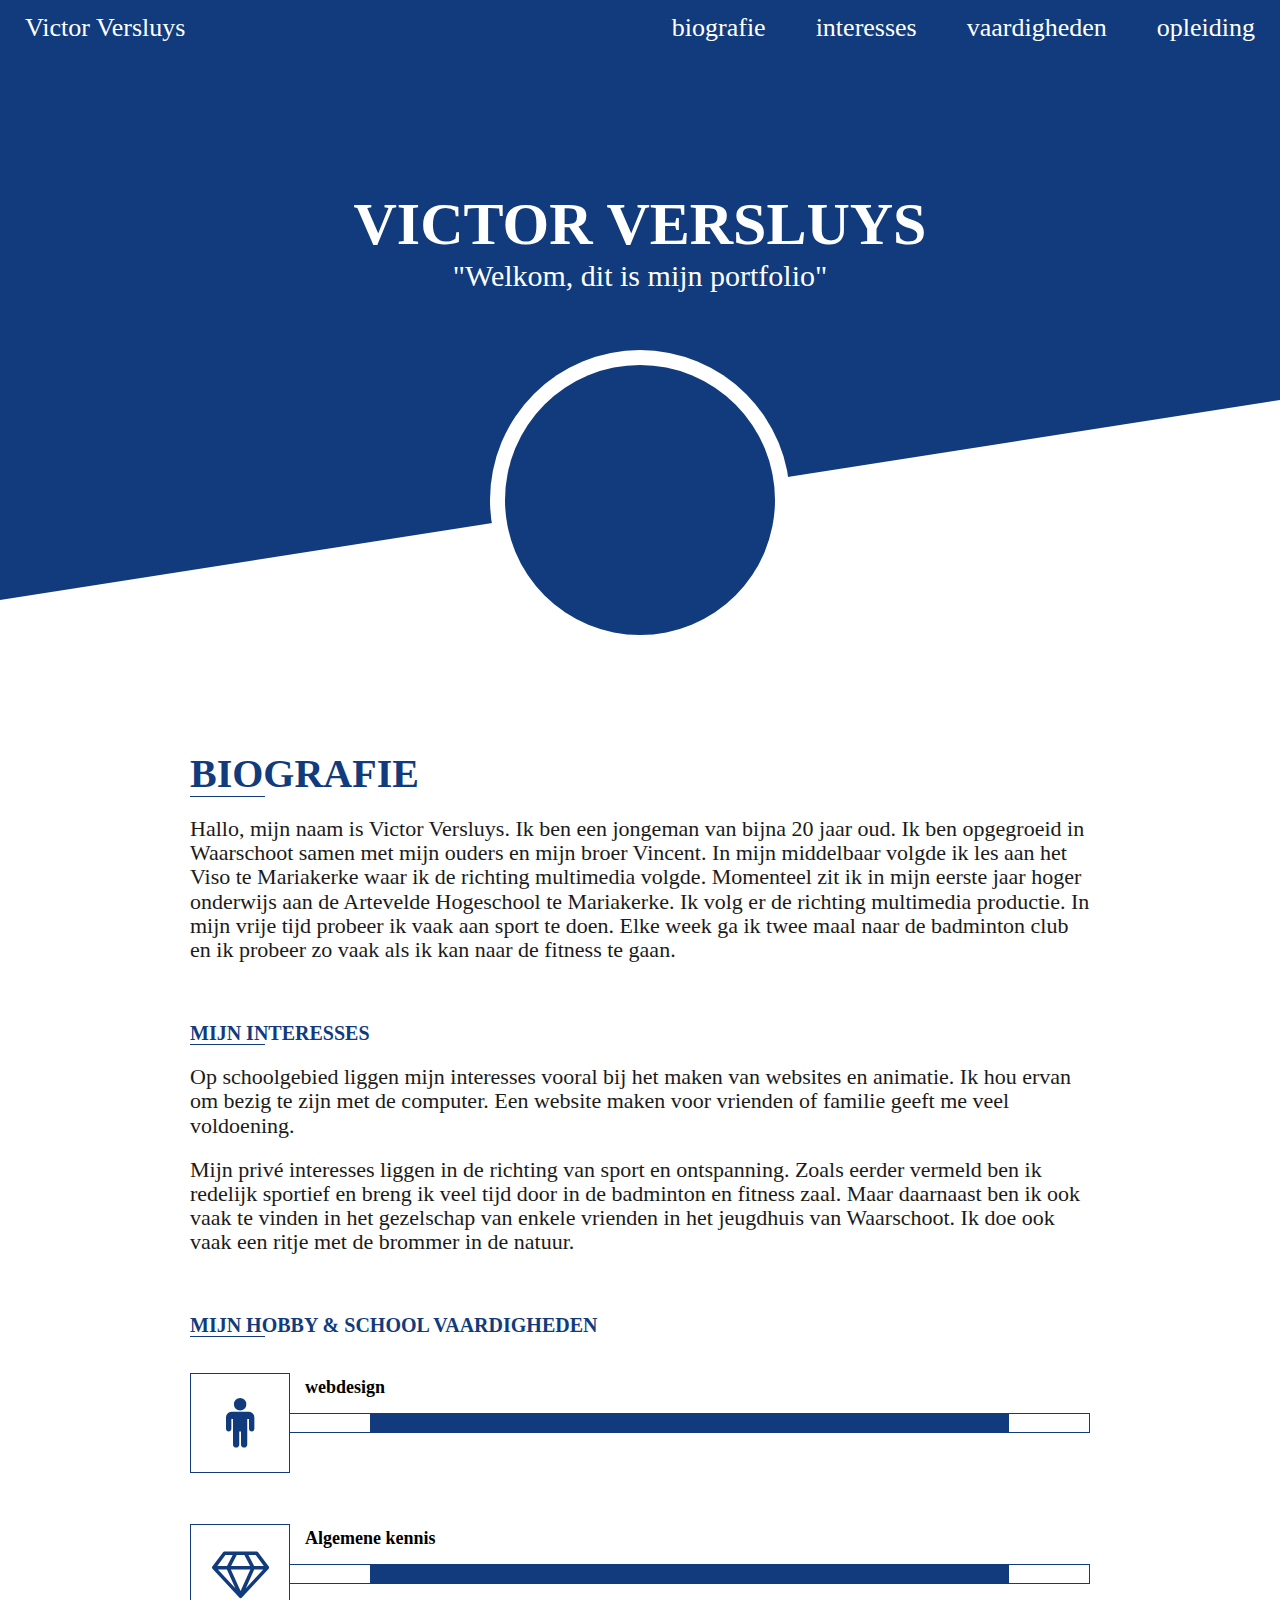
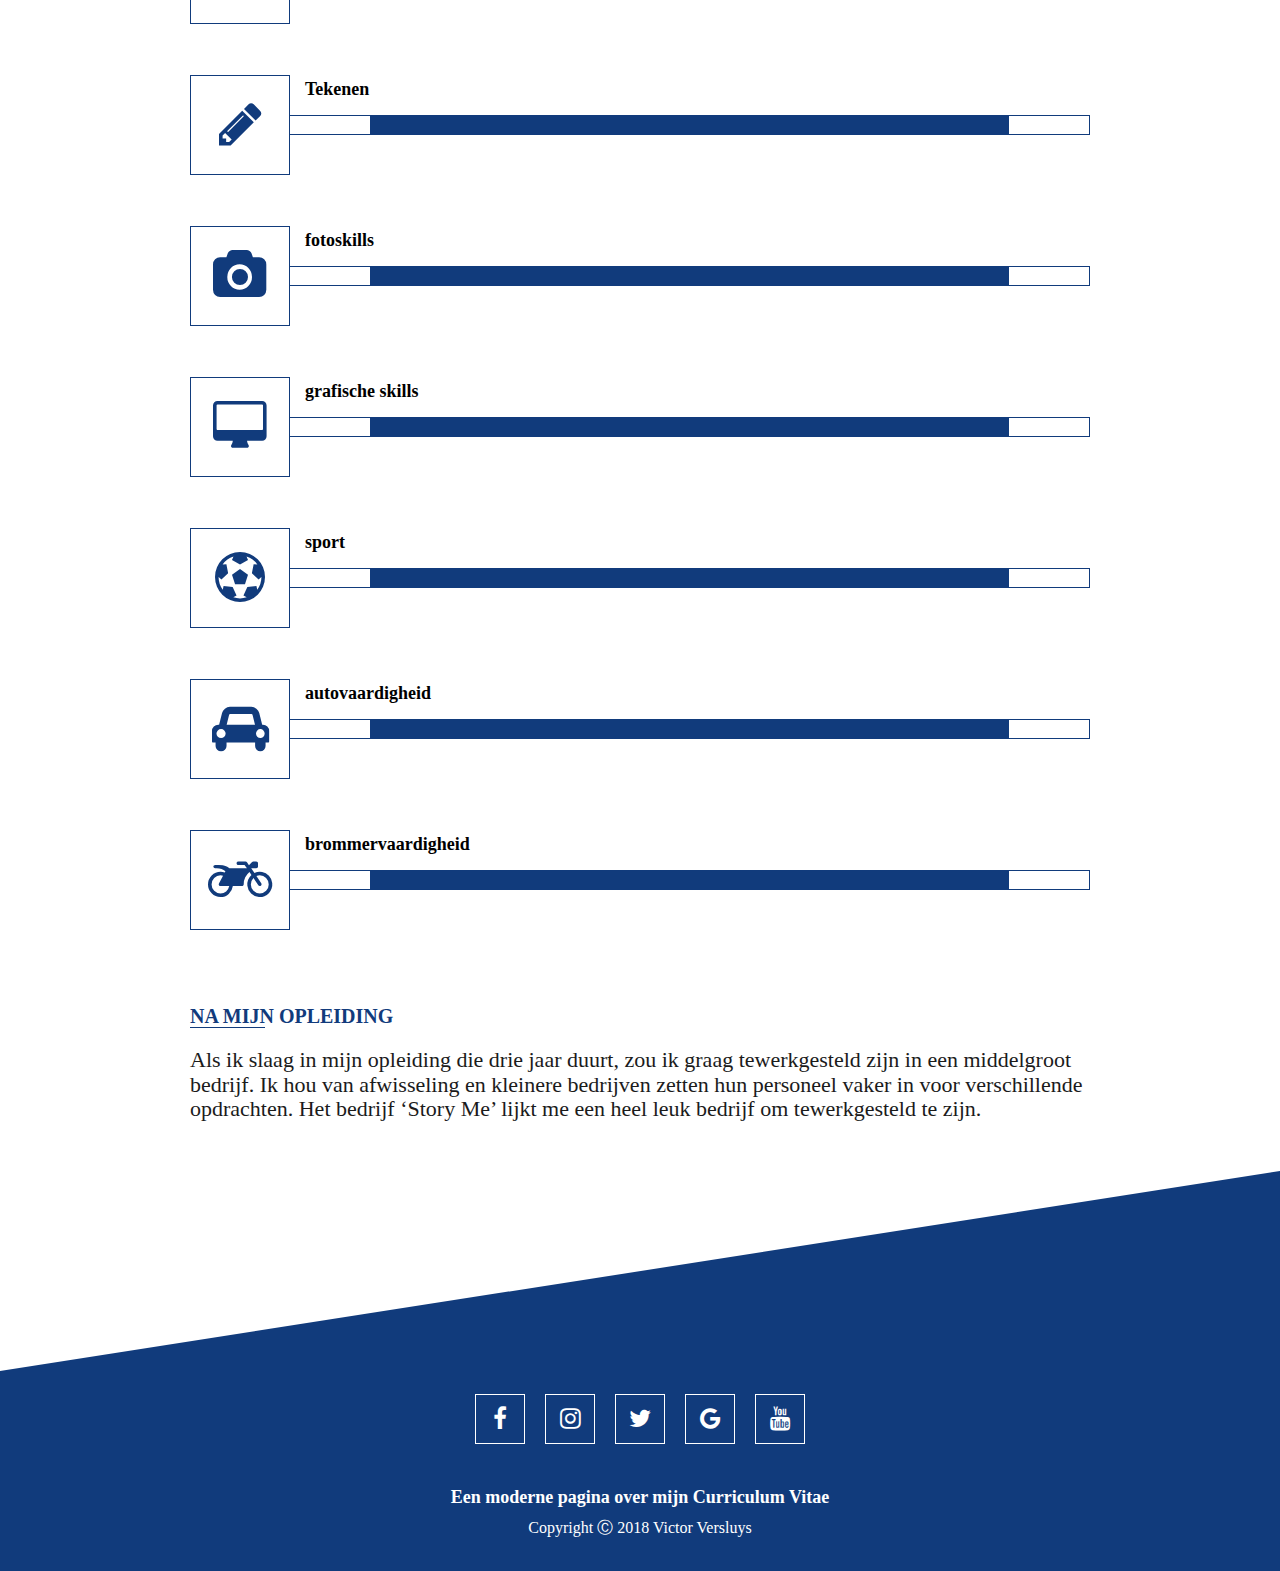
==== cv/index.html @ af1612a6 "aanpassing skill-bar" ====
<!DOCTYPE html>
<html id="bar-style" lang="en">
  <head>
    <title>Mijn CV</title>
    <link rel="icon" type="image/ico" href="img/favicon.ico">
    <meta charset="UTF-8">
    <meta name="viewport" content="width=device-width, initial-scale=1.0">
    <meta http-equiv="X-UA-Compatible" content="ie=edge">
    <link href="https://fortawesome.github.io/Font-Awesome/assets/font-awesome/css/font-awesome.css" rel="stylesheet">
    <link rel="stylesheet" href="https://cdnjs.cloudflare.com/ajax/libs/font-awesome/4.7.0/css/font-awesome.min.css">
    <script src="https://ajax.googleapis.com/ajax/libs/jquery/3.2.0/jquery.min.js"></script>
    <link rel="stylesheet" href="css/reset.css" type="text/css">
    <link rel="stylesheet" href="css/main.css" type="text/css">
    <title>Document</title>
  </head>
  <body>
    <header>
      <nav>
        <ul>
          <li>Victor Versluys</li>
          <li><a href="#opl">opleiding</a></li>
          <li><a href="#var">vaardigheden</a></li>
          <li><a href="#int">interesses</a></li>
          <li><a href="#bio">biografie</a></li>
        </ul>
      </nav>
      <h1>Victor Versluys</h1>
      <p>"Welkom, dit is mijn portfolio"</p>
      <svg class="header-svg" xmlns="http://www.w3.org/2000/svg" viewBox="0 0 100 100" preserveAspectRatio="none">
        <polygon fill="white" points="0,100 100,0 100,100"/>
      </svg>
    </header>
    <main>
      <div class="profile-box">
        <div class="profile"></div>
      </div>
      <section id="bio" class="wrapper-1">
        <h2>Biografie</h2>
        <p>
          Hallo, mijn naam is Victor Versluys. Ik ben een jongeman van bijna 20 jaar oud. Ik ben opgegroeid in Waarschoot samen met mijn ouders en mijn broer Vincent. In mijn middelbaar volgde ik les aan het Viso te Mariakerke waar ik de richting multimedia volgde. Momenteel zit ik in mijn eerste jaar hoger onderwijs aan de Artevelde Hogeschool te Mariakerke. Ik volg er de richting multimedia productie. In mijn vrije tijd probeer ik vaak aan sport te doen. Elke week ga ik twee maal naar de badminton club en ik probeer zo vaak als ik kan naar de fitness te gaan.
        </p>
        <h3 id="int">Mijn interesses</h3>
        <p>
          Op schoolgebied liggen mijn interesses vooral bij het maken van websites en animatie. Ik hou ervan om bezig te zijn met de computer. Een website maken voor vrienden of familie geeft me veel voldoening.
        </p>
        <p>
          Mijn privé interesses liggen in de richting van sport en ontspanning. Zoals eerder vermeld ben ik redelijk sportief en breng ik veel tijd door in de badminton en fitness zaal. Maar daarnaast ben ik ook vaak te vinden in het gezelschap van enkele vrienden in het jeugdhuis van Waarschoot. Ik doe ook vaak een ritje met de brommer in de natuur.
        </p>
        <h3 id="var">Mijn hobby &amp; school vaardigheden</h3>
        <h4>webdesign</h4>
        <div class="bar-box box-one">
          <div class="ico-box">
            <p><i class="fa fa-male"></i></p>
          </div>
          <div class="bar">
            <div class="fill"></div>
          </div>
        </div>
        <h4>Algemene kennis</h4>
        <div class="bar-box box-two">
          <div class="ico-box">
            <p><i class="fa fa-diamond"></i></p>
          </div>
          <div class="bar">
            <div class="fill"></div>
          </div>
        </div>
        <h4>Tekenen</h4>
        <div class="bar-box box-three">
          <div class="ico-box">
            <p><i class="fa fa-pencil"></i></p>
          </div>
          <div class="bar">
            <div class="fill"></div>
          </div>
        </div>
        <h4>fotoskills</h4>
        <div class="bar-box box-three">
          <div class="ico-box">
            <p><i class="fa fa-camera"></i></p>
          </div>
          <div class="bar">
            <div class="fill"></div>
          </div>
        </div>
        <h4>grafische skills</h4>
        <div class="bar-box box-three">
          <div class="ico-box">
            <p><i class="fa fa-desktop"></i></p>
          </div>
          <div class="bar">
            <div class="fill"></div>
          </div>
        </div>
        <h4>sport</h4>
        <div class="bar-box box-three">
          <div class="ico-box">
            <p><i class="fa fa-soccer-ball-o"></i></p>
          </div>
          <div class="bar">
            <div class="fill"></div>
          </div>
        </div>
        <h4>autovaardigheid</h4>
        <div class="bar-box box-three">
          <div class="ico-box">
            <p><i class="fa fa-car"></i></p>
          </div>
          <div class="bar">
            <div class="fill"></div>
          </div>
        </div>
        <h4>brommervaardigheid</h4>
        <div class="bar-box box-three">
          <div class="ico-box">
            <p><i class="fa fa-motorcycle"></i></p>
          </div>
          <div class="bar">
            <div class="fill"></div>
          </div>
        </div>
        <h3 id="opl">Na mijn opleiding</h3>
        <p>
          Als ik slaag in mijn opleiding die drie jaar duurt, zou ik graag tewerkgesteld zijn in een middelgroot bedrijf. Ik hou van afwisseling en kleinere bedrijven zetten hun personeel vaker in voor verschillende opdrachten. Het bedrijf ‘Story Me’ lijkt me een heel leuk bedrijf om tewerkgesteld te zijn.
        </p>
      </section>
    </main>
    <footer>
      <svg class="footer-svg" xmlns="http://www.w3.org/2000/svg" viewBox="0 0 100 100" preserveAspectRatio="none">
        <polygon fill="white" points="0,100 0,0 100,0 100"/>
      </svg>
      <div>
        <div>
          <p><i class="fa fa-facebook"></i></p>
        </div>
        <div>
          <p><i class="fa fa-instagram"></i></p>
        </div>
        <div>
          <p><i class="fa fa-twitter"></i></p>
        </div>
        <div>
          <p><i class="fa fa-google"></i></p>
        </div>
        <div>
          <p><i class="fa fa-youtube"></i></p>
        </div>
      </div>
      <h3>Een moderne pagina over mijn Curriculum Vitae</h3>
      <p>Copyright &#x24B8; 2018 Victor Versluys</p>
    </footer>
    <a href="#" class="scrolltotop"><i class="fa fa-chevron-up"></i></a>
    <script src="js/script.js"></script>
  </body>
</html>
---- cv/css/main.css ----
/* standaard */

*{
  margin: 0 auto;
  padding: 0;
}

html{
    background: rgb(17, 59, 124);
}

body{
    background: white;
}

/* scrollbar */
#bar-style::-webkit-scrollbar-track{
    width: 14px;
    border-left: 1px solid rgb(17, 59, 124);
}

#bar-style::-webkit-scrollbar{
    width: 15px;
    background-color: white;
}

#bar-style::-webkit-scrollbar-thumb{
    width: 15px;
    background-color: rgb(27, 27, 27);
}

@font-face{
    src: url('../fonts/trench/trench.ttf');
    font-family: 'trench';
}

@font-face{
    src: url('../fonts/neou/neou-bold.ttf');
    font-family: 'neou';
}

@font-face{
    src: url('../fonts/futura/futura light bt.ttf');
    font-family: 'futura';
}

header {
    position: relative;
    height: 600px;
    background-color: rgb(17, 59, 124);
}

.header-svg {
    position: absolute;
    bottom: 0;
    width: 100%;
    height: 200px;
    /* set height to pixels if you want angle to change with screen width */
}

nav {
    width: 100%;
    height: auto;
    font-size: 26px;
    color: white;
    font-family: 'trench';
    background-color: rgb(17, 59, 124);
    position: fixed;
    z-index: 999;
}

nav ul{
    margin: 0;
    padding: 0;
}

nav ul li{
    display: inline;
    float: right;
    padding: 15px 25px 15px 25px;
    line-height: 1em;
    list-style-type: none;
}

nav ul li:first-child{
    float: left;
}

nav ul li a {
    text-decoration: none;
    color: white;
    padding: 0;
    margin: 0;
}

nav ul li a:hover{
    color: rgb(86, 143, 230);
}

header h1{
    color: white;
    font-size: 60px;
    text-align: center;
    top: 190px;
    position: relative;
    font-family: 'trench';
    font-weight: bold;
    text-transform: uppercase;
}

header p{
    position: relative;
    text-align: center;
    font-family: 'trench';
    top: 190px;
    color: white;
    font-size: 30px;
}

main{
    height: auto;
    background: white;
}

.profile-box{
    width: 300px;
    height: 300px;
    background-color: white;
    margin: 0 auto;
    border-radius: 50%;
    position: relative;
    margin-top: -150px;
    top: -100px;
    overflow: hidden;
  }

.profile-box .profile{
    width: 90%;
    height: 90%;
    top: 5%;
    right: 5%;
    position: absolute;
    border-radius: 50%;
    background-color: rgb(17, 59, 124);
    background-image: url('../img/profiel.jpg');
    background-size: contain;
}

.wrapper-1{
    height: auto;
    width: 100%;
    max-width: 900px;
    margin: 0 auto;
}

.wrapper-1 h2, .wrapper-1 h3{
    font-family: 'neou';
    font-size: 40px;
    color: rgb(17, 59, 124);
    text-transform: uppercase;
    position: relative;
    /*padding-left: 10px;*/
}

.wrapper-1 h2:before, .wrapper-1 h3:before{
    content: "";
    position: absolute;
    width: 75px;
    height: 2px;
    bottom: 0;
    border-bottom: 1px solid rgb(17, 59, 124);
}

.wrapper-1 h2{
    padding-top: 60px;
    margin-top: -60px;
}

.wrapper-1 h3{
    font-size: 20px;
    padding-top: 60px;
}

.wrapper-1 p{
    color: rgb(27, 27, 27);
    padding-top: 20px;
    font-size: 22px;
    line-height: 1.1;
    font-family: 'futura';
}

.wrapper-1 h4{
    font-size: 18px;
    display: inline-block;
    font-family: 'neou';
    margin-left: 115px;
    position: relative;
    top: 40px;
}

.bar-box{
    width: 100%;
    height: 100px;
    margin: 15px 0;
}

.bar-box .ico-box{
    height: 98px;
    width: 98px;
    border: 1px solid rgb(17, 59, 124);
    background: white;
    float: left;
    position: relative;
    transition: all 0.3s;
}

.bar-box .ico-box p{
    padding: 0;
    margin: 0;
    text-align: center;
    position: absolute;
    top: 50%;
    left: 50%;
    transform: translate(-50%, -50%);
    font-size: 50px;
}

.bar-box .ico-box p i{
    color: rgb(17, 59, 124);
    transition: all 0.3s;
}

.bar-box .bar{
    float: left;
    background: pink;
    background: white;
    height: 18px;
    width: calc(100% - 101px);
    border: 1px solid rgb(17, 59, 124);
    border-left: none;
    margin-top: 40px;
    transition: all 0.3s;
}

.bar-box .bar .fill{
    background: rgb(17, 59, 124);
    width: 80%;
    height: 100%;
    transition: all 0.3s;
}

footer{
    height: 400px;
    background-color: rgb(17, 59, 124);
    position: relative;
    margin-top: 50px;
}

.footer-svg {
    position: absolute;
    top: 0;
    width: 100%;
    height: 200px;
    /* set height to pixels if you want angle to change with screen width */
}

footer > div{
    width: 350px;
    height: 56px;
    margin: 0 auto 0;
    top: 220px;
    position: relative;
    overflow: hidden;
    text-align: center;
    display: flex;
    justify-content: space-around;
    align-items: center;
}

footer > div div{
    height: 48px;
    width: 48px;
    float: left;
    border: 1px solid white;
    position: relative;
    transition: all 0.3s;
}

footer > div div p{
    font-size: 24px;
    margin: 0;
    padding: 0;
    position: absolute;
    top: 50%;
    left: 50%;
    transform: translate(-50%, -50%);
}

footer > div div p i{
    color: white;
    transition: all 0.3s;
    transition: all 0.3s;
}

footer > div div:hover{
    transition: all 0.3s;
    transform: scale(1.1);
    border: 1px solid rgb(86, 143, 230);
}

footer > div div:hover p i{
    transition: all 0.3s;
    color: rgb(86, 143, 230);
}

footer h3{
    color: white;
    font-size: 18px;
    text-align: center;
    position: relative;
    font-family: 'neou';
    top: 260px;
}

footer > p{
    color: white;
    position: relative;
    text-align: center;
    top: 270px;
}

/* ga naar 'top of page' knop */

.scrolltotop{
    width: 48px; 
    height: 48px; 
    text-align: center; 
    text-decoration: none;
    position: fixed;
    bottom: 75px;
    right: 75px;
    display: none;
    z-index: 999;
    font-size: 30px;
    background: rgb(17, 59, 124);
    transition: all 0.3s;
}

.scrolltotop i{
    transition: all 0.3s;
    color: rgb(5, 33, 75);
    color: white;
    position: absolute;
    top: 50%;
    left: 50%;
    transform: translate(-50%, -60%);
    padding: 0;
    margin: 0;
}

.scrolltotop:hover{
    transition: all 0.3s;
    transform: scale(1.1);
}

@media screen and (max-width: 900px) {
    .wrapper-1 h2, .wrapper-1 h3{
        padding-left: 30px;
    }

    .wrapper-1 h2:before, .wrapper-1 h3:before{
        left: 30px;
    }

    .wrapper-1 p{
        padding-left: 30px;
        padding-right: 60px;
    }
}

@media screen and (max-width: 700px) {
    nav ul li{
        padding: 5px 10px;
    }

    .scrolltotop{
        bottom: 25px;
        right: 25px;
    }
}

@media screen and (max-width: 600px) {
    header h1{
        font-size: 50px;
        top: 140px;
    }

    header p{
        font-size: 26px;
        top: 140px;
    }

    nav{
        font-size: 3.2vw;
    }
}

@media screen and (max-width: 450px) {
    nav{
        font-size: 3.4vw;
    }

    header h1{
        font-size: 45px;
    }

    header p{
        font-size: 22px;
        top: 150px;
    }

    .profile-box{
        height: 250px;
        width: 250px;
        top: -80px;
    }

    .wrapper-1 h2, .wrapper-1 h3{
        padding-left: 20px;
    }

    .wrapper-1 h2:before, .wrapper-1 h3:before{
        left: 20px;
    }

    .wrapper-1 p{
        padding-left: 20px;
        padding-right: 20px;
    }

    footer > div{
        transform: scale(0.9);
    }

    .scrolltotop{
        transform: scale(0.8);
        bottom: 15px;
        right: 15px;
    }
}
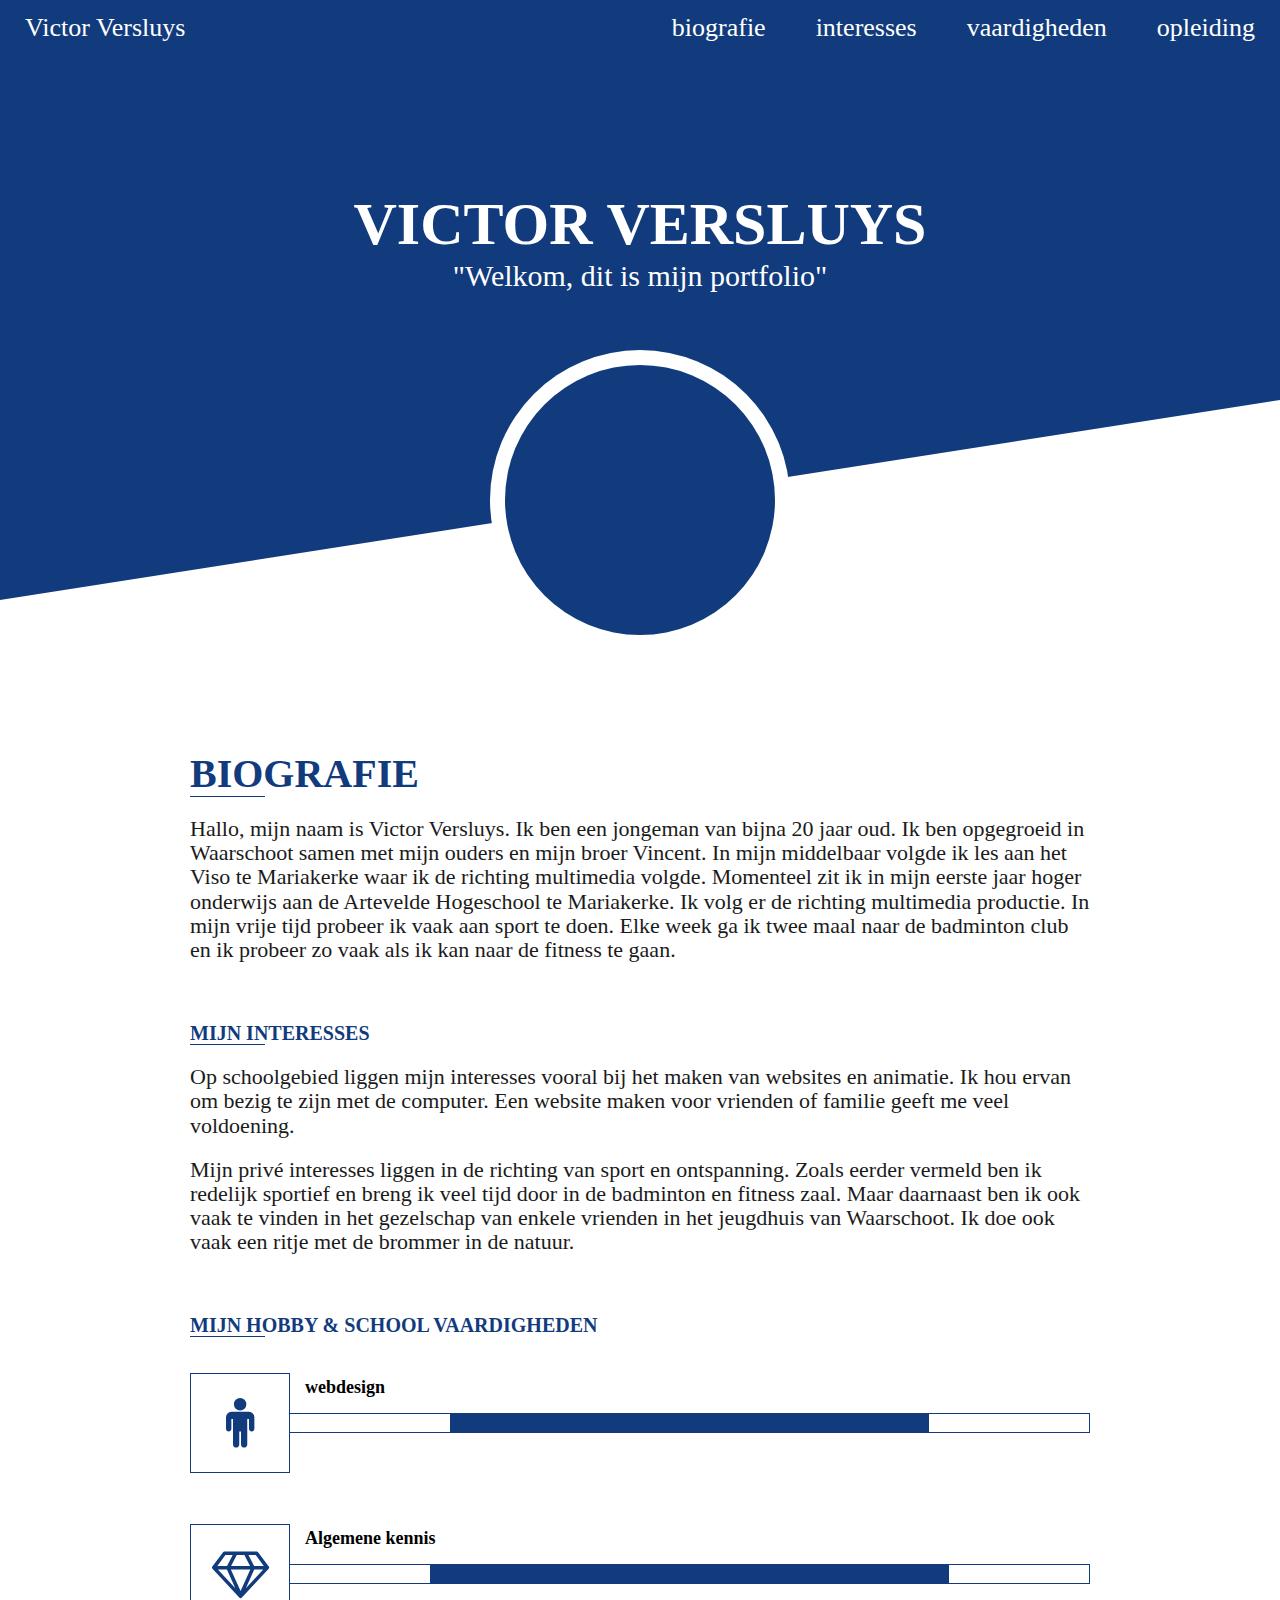
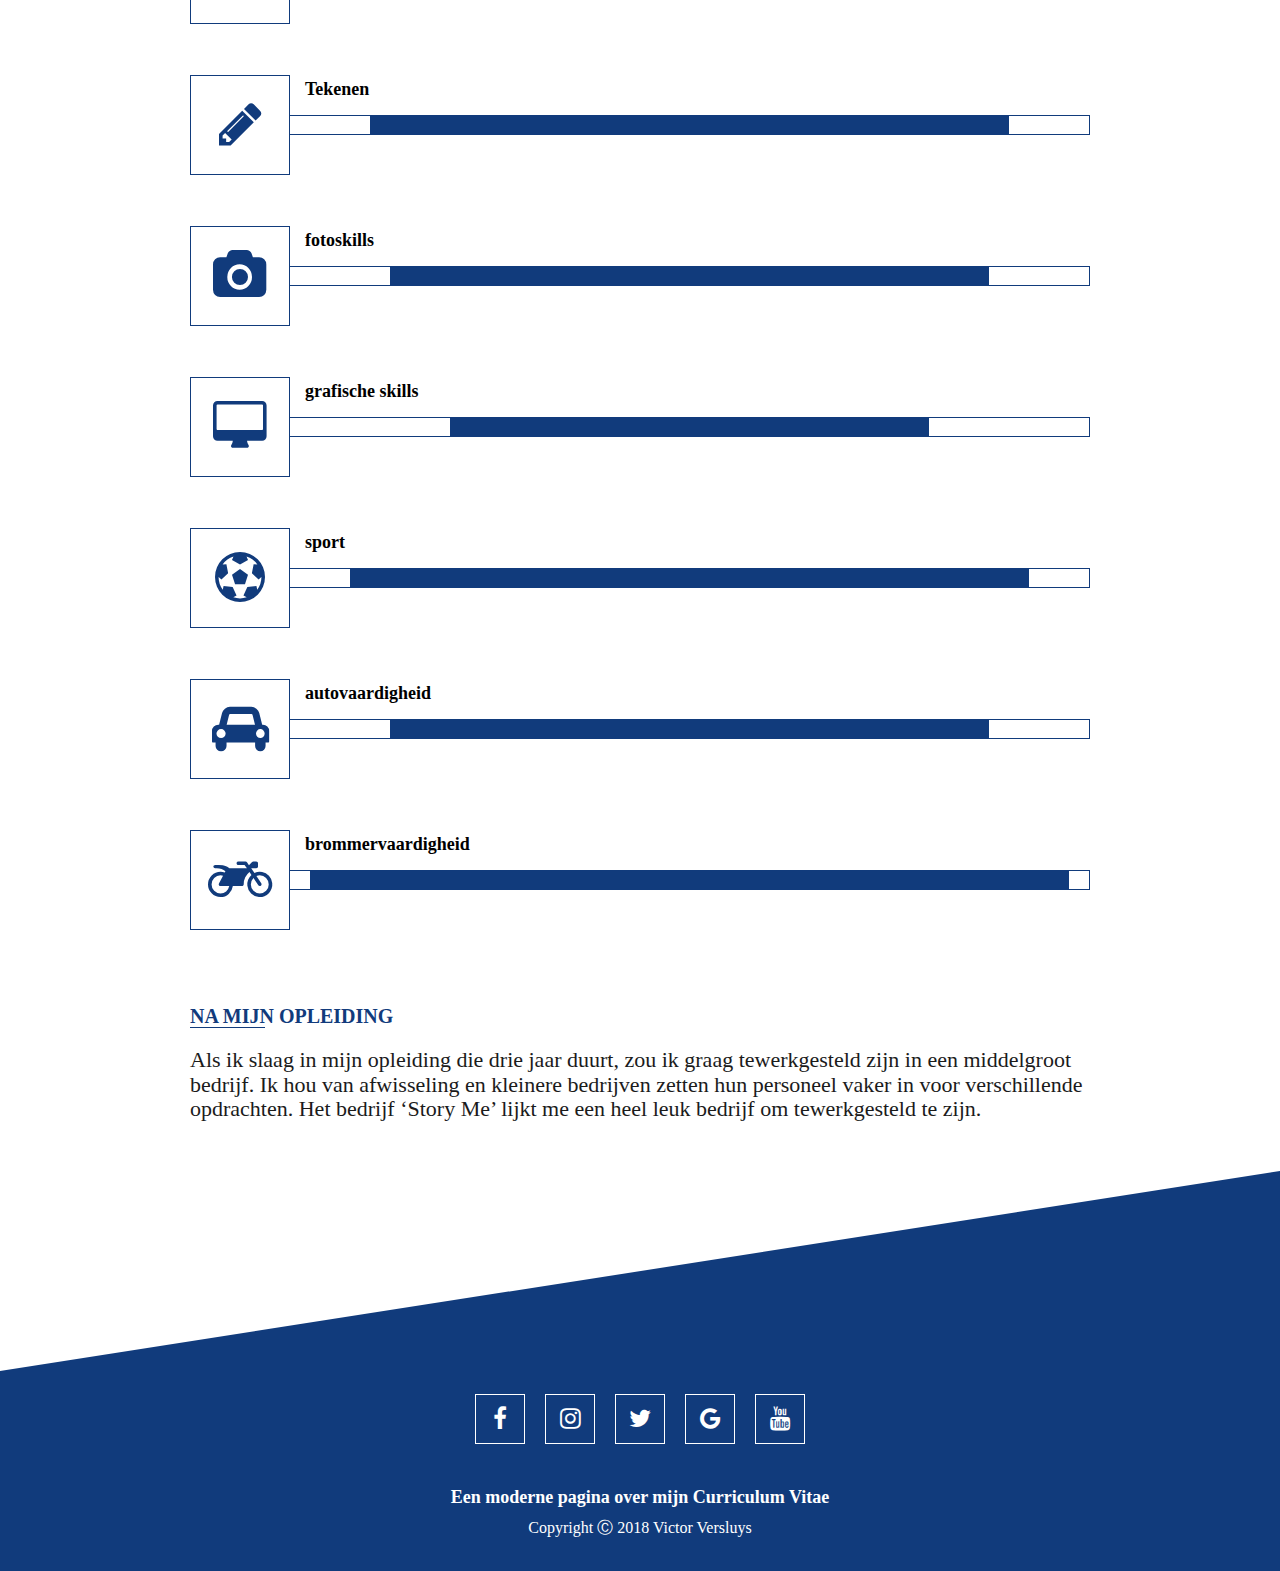
==== commit db3783fe: "extra laatste aanpassing bar fill" ====
--- a/cv/index.html
+++ b/cv/index.html
@@ -75,7 +75,7 @@
           </div>
         </div>
         <h4>fotoskills</h4>
-        <div class="bar-box box-three">
+        <div class="bar-box box-four">
           <div class="ico-box">
             <p><i class="fa fa-camera"></i></p>
           </div>
@@ -84,7 +84,7 @@
           </div>
         </div>
         <h4>grafische skills</h4>
-        <div class="bar-box box-three">
+        <div class="bar-box box-five">
           <div class="ico-box">
             <p><i class="fa fa-desktop"></i></p>
           </div>
@@ -93,7 +93,7 @@
           </div>
         </div>
         <h4>sport</h4>
-        <div class="bar-box box-three">
+        <div class="bar-box box-six">
           <div class="ico-box">
             <p><i class="fa fa-soccer-ball-o"></i></p>
           </div>
@@ -102,7 +102,7 @@
           </div>
         </div>
         <h4>autovaardigheid</h4>
-        <div class="bar-box box-three">
+        <div class="bar-box box-seven">
           <div class="ico-box">
             <p><i class="fa fa-car"></i></p>
           </div>
@@ -111,7 +111,7 @@
           </div>
         </div>
         <h4>brommervaardigheid</h4>
-        <div class="bar-box box-three">
+        <div class="bar-box box-eight">
           <div class="ico-box">
             <p><i class="fa fa-motorcycle"></i></p>
           </div>
--- a/cv/css/main.css
+++ b/cv/css/main.css
@@ -244,9 +244,41 @@
 
 .bar-box .bar .fill{
     background: rgb(17, 59, 124);
+    width: 0%;
+    height: 100%;
+    transition: all 0.3s;
+}
+
+.box-one .bar .fill{
+    width: 60%;
+}
+
+.box-two .bar .fill{
+    width: 65%;
+}
+
+.box-three .bar .fill{
     width: 80%;
-    height: 100%;
-    transition: all 0.3s;
+}
+
+.box-four .bar .fill{
+    width: 75%;
+}
+
+.box-five .bar .fill{
+    width: 60%;
+}
+
+.box-six .bar .fill{
+    width: 85%;
+}
+
+.box-seven .bar .fill{
+    width: 75%;
+}
+
+.box-eight .bar .fill{
+    width: 95%;
 }
 
 footer{
@@ -337,8 +369,8 @@
     text-align: center; 
     text-decoration: none;
     position: fixed;
-    bottom: 75px;
-    right: 75px;
+    bottom: 25px;
+    right: 25px;
     display: none;
     z-index: 999;
     font-size: 30px;
@@ -363,6 +395,33 @@
     transform: scale(1.1);
 }
 
+@media screen and (max-width: 950px) { 
+    .bar-box{
+        width: 90%;
+        height: 70px;
+        margin: 15px 0;
+        margin-left: 5%;
+    }
+
+    .bar-box .ico-box{
+        height: 70px;
+        width: 70px;
+    }
+
+    .bar-box .ico-box p{
+        font-size: 28px;
+    }
+
+    .bar-box .bar{
+        height: 8px;
+        margin-top: 30px;
+    }
+
+    .wrapper-1 h4{
+        margin-left: 125px;
+    }
+}
+
 @media screen and (max-width: 900px) {
     .wrapper-1 h2, .wrapper-1 h3{
         padding-left: 30px;
@@ -378,14 +437,19 @@
     }
 }
 
+@media screen and (max-width: 900px){
+    nav{
+        font-size: 2.6vw;
+    }
+}
+
 @media screen and (max-width: 700px) {
     nav ul li{
         padding: 5px 10px;
     }
 
-    .scrolltotop{
-        bottom: 25px;
-        right: 25px;
+    nav{
+        font-size: 3vw;
     }
 }
 
@@ -401,13 +465,13 @@
     }
 
     nav{
-        font-size: 3.2vw;
+        font-size: 3vw;
     }
 }
 
 @media screen and (max-width: 450px) {
     nav{
-        font-size: 3.4vw;
+        font-size: 2.8vw;
     }
 
     header h1{
@@ -447,4 +511,9 @@
         bottom: 15px;
         right: 15px;
     }
+
+    .wrapper-1 h4{
+        margin-left: 100px;
+        font-size: 14px;
+    }
 }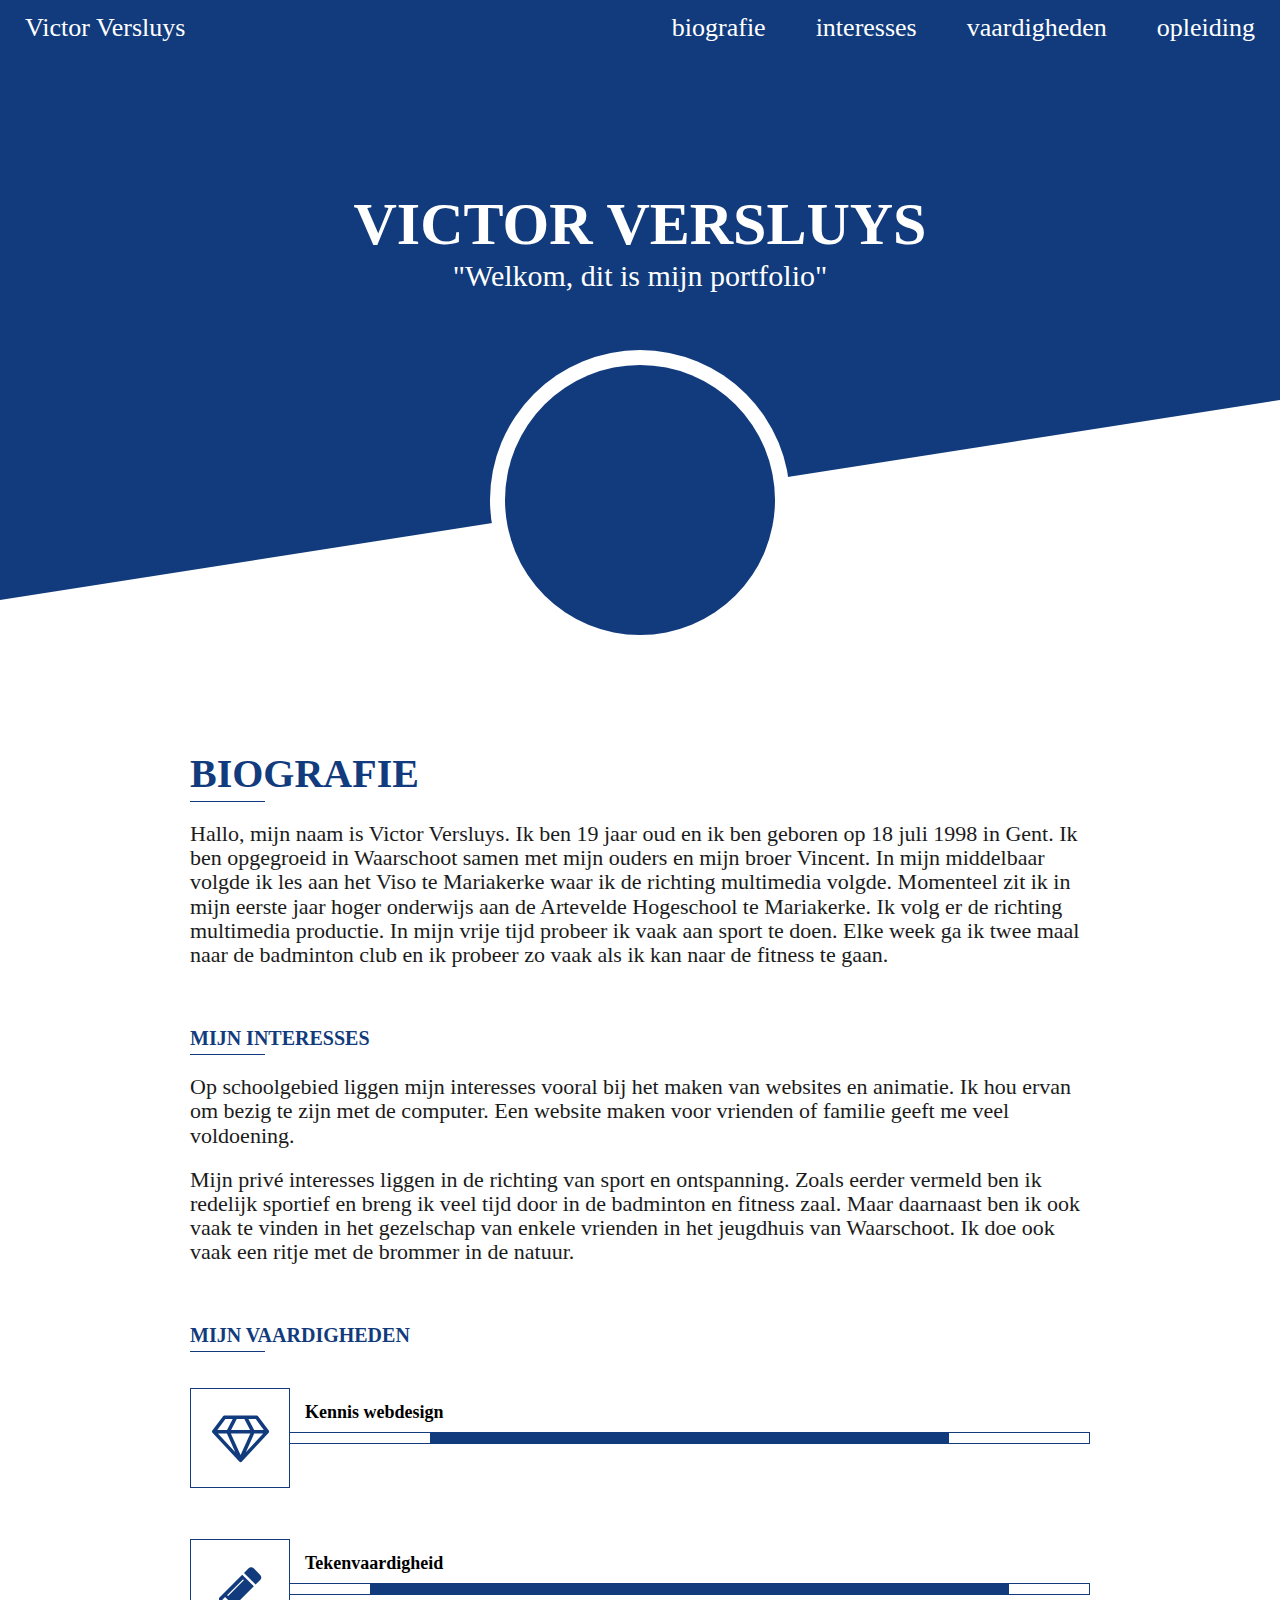
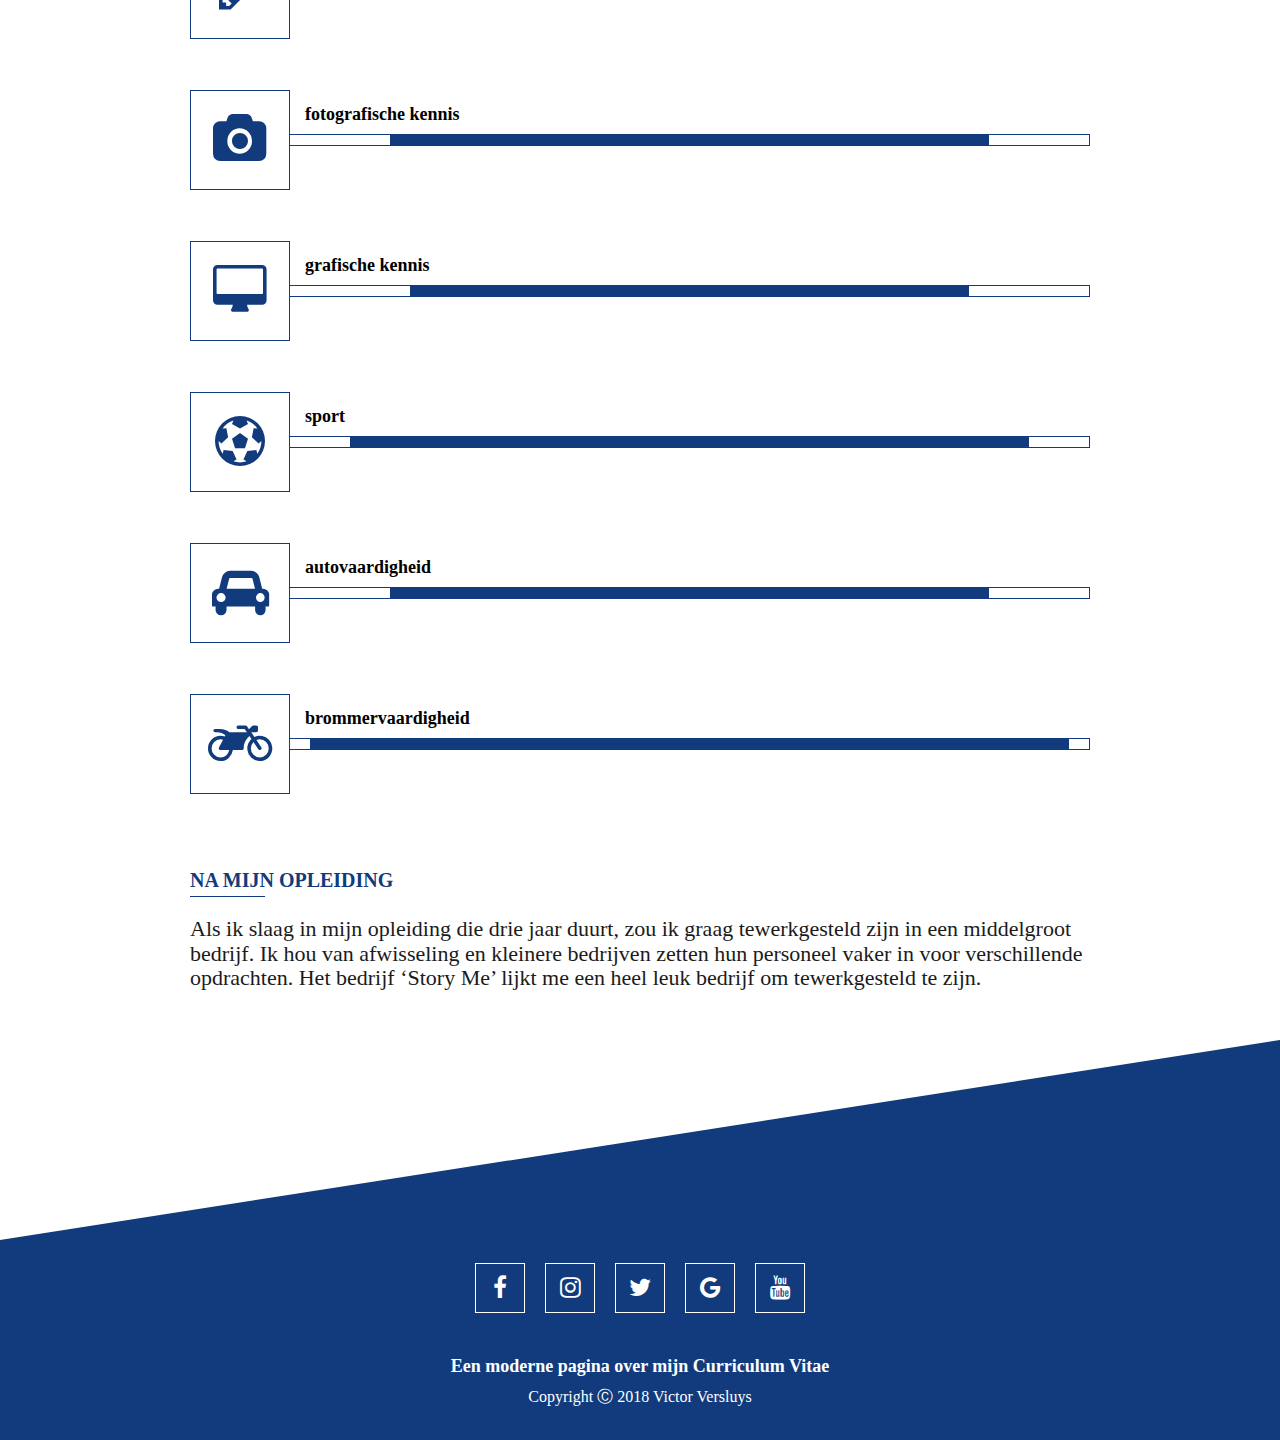
==== commit 2f40be29: "aanpassing text / hover / responsive" ====
--- a/cv/index.html
+++ b/cv/index.html
@@ -37,7 +37,7 @@
       <section id="bio" class="wrapper-1">
         <h2>Biografie</h2>
         <p>
-          Hallo, mijn naam is Victor Versluys. Ik ben een jongeman van bijna 20 jaar oud. Ik ben opgegroeid in Waarschoot samen met mijn ouders en mijn broer Vincent. In mijn middelbaar volgde ik les aan het Viso te Mariakerke waar ik de richting multimedia volgde. Momenteel zit ik in mijn eerste jaar hoger onderwijs aan de Artevelde Hogeschool te Mariakerke. Ik volg er de richting multimedia productie. In mijn vrije tijd probeer ik vaak aan sport te doen. Elke week ga ik twee maal naar de badminton club en ik probeer zo vaak als ik kan naar de fitness te gaan.
+          Hallo, mijn naam is Victor Versluys. Ik ben 19 jaar oud en ik ben geboren op 18 juli 1998 in Gent. Ik ben opgegroeid in Waarschoot samen met mijn ouders en mijn broer Vincent. In mijn middelbaar volgde ik les aan het Viso te Mariakerke waar ik de richting multimedia volgde. Momenteel zit ik in mijn eerste jaar hoger onderwijs aan de Artevelde Hogeschool te Mariakerke. Ik volg er de richting multimedia productie. In mijn vrije tijd probeer ik vaak aan sport te doen. Elke week ga ik twee maal naar de badminton club en ik probeer zo vaak als ik kan naar de fitness te gaan.
         </p>
         <h3 id="int">Mijn interesses</h3>
         <p>
@@ -46,17 +46,8 @@
         <p>
           Mijn privé interesses liggen in de richting van sport en ontspanning. Zoals eerder vermeld ben ik redelijk sportief en breng ik veel tijd door in de badminton en fitness zaal. Maar daarnaast ben ik ook vaak te vinden in het gezelschap van enkele vrienden in het jeugdhuis van Waarschoot. Ik doe ook vaak een ritje met de brommer in de natuur.
         </p>
-        <h3 id="var">Mijn hobby &amp; school vaardigheden</h3>
-        <h4>webdesign</h4>
-        <div class="bar-box box-one">
-          <div class="ico-box">
-            <p><i class="fa fa-male"></i></p>
-          </div>
-          <div class="bar">
-            <div class="fill"></div>
-          </div>
-        </div>
-        <h4>Algemene kennis</h4>
+        <h3 id="var">Mijn vaardigheden</h3>
+        <h4>Kennis webdesign</h4>
         <div class="bar-box box-two">
           <div class="ico-box">
             <p><i class="fa fa-diamond"></i></p>
@@ -65,7 +56,7 @@
             <div class="fill"></div>
           </div>
         </div>
-        <h4>Tekenen</h4>
+        <h4>Tekenvaardigheid</h4>
         <div class="bar-box box-three">
           <div class="ico-box">
             <p><i class="fa fa-pencil"></i></p>
@@ -74,7 +65,7 @@
             <div class="fill"></div>
           </div>
         </div>
-        <h4>fotoskills</h4>
+        <h4>fotografische kennis</h4>
         <div class="bar-box box-four">
           <div class="ico-box">
             <p><i class="fa fa-camera"></i></p>
@@ -83,7 +74,7 @@
             <div class="fill"></div>
           </div>
         </div>
-        <h4>grafische skills</h4>
+        <h4>grafische kennis</h4>
         <div class="bar-box box-five">
           <div class="ico-box">
             <p><i class="fa fa-desktop"></i></p>
@@ -129,7 +120,7 @@
       <svg class="footer-svg" xmlns="http://www.w3.org/2000/svg" viewBox="0 0 100 100" preserveAspectRatio="none">
         <polygon fill="white" points="0,100 0,0 100,0 100"/>
       </svg>
-      <div>
+      <div id="bottom">
         <div>
           <p><i class="fa fa-facebook"></i></p>
         </div>
--- a/cv/css/main.css
+++ b/cv/css/main.css
@@ -159,7 +159,7 @@
     color: rgb(17, 59, 124);
     text-transform: uppercase;
     position: relative;
-    /*padding-left: 10px;*/
+    padding-bottom: 5px;
 }
 
 .wrapper-1 h2:before, .wrapper-1 h3:before{
@@ -195,7 +195,7 @@
     font-family: 'neou';
     margin-left: 115px;
     position: relative;
-    top: 40px;
+    top: 50px;
 }
 
 .bar-box{
@@ -234,11 +234,11 @@
     float: left;
     background: pink;
     background: white;
-    height: 18px;
+    height: 10px;
     width: calc(100% - 101px);
     border: 1px solid rgb(17, 59, 124);
     border-left: none;
-    margin-top: 40px;
+    margin-top: 44px;
     transition: all 0.3s;
 }
 
@@ -250,7 +250,7 @@
 }
 
 .box-one .bar .fill{
-    width: 60%;
+    width: 65%;
 }
 
 .box-two .bar .fill{
@@ -266,7 +266,7 @@
 }
 
 .box-five .bar .fill{
-    width: 60%;
+    width: 70%;
 }
 
 .box-six .bar .fill{
@@ -337,12 +337,10 @@
 footer > div div:hover{
     transition: all 0.3s;
     transform: scale(1.1);
-    border: 1px solid rgb(86, 143, 230);
 }
 
 footer > div div:hover p i{
     transition: all 0.3s;
-    color: rgb(86, 143, 230);
 }
 
 footer h3{
@@ -419,10 +417,15 @@
 
     .wrapper-1 h4{
         margin-left: 125px;
+        top: 42px;
     }
 }
 
 @media screen and (max-width: 900px) {
+    nav{
+        font-size: 2.6vw;
+    }
+
     .wrapper-1 h2, .wrapper-1 h3{
         padding-left: 30px;
     }
@@ -435,11 +438,9 @@
         padding-left: 30px;
         padding-right: 60px;
     }
-}
-
-@media screen and (max-width: 900px){
-    nav{
-        font-size: 2.6vw;
+
+    .wrapper-1 h4{
+        margin-left: 125px;
     }
 }
 
@@ -450,6 +451,10 @@
 
     nav{
         font-size: 3vw;
+    }
+
+    .wrapper-1 h4{
+        margin-left: 115px;
     }
 }
 
@@ -467,6 +472,10 @@
     nav{
         font-size: 3vw;
     }
+
+    .wrapper-1 h4{
+        margin-left: 110px;
+    }
 }
 
 @media screen and (max-width: 450px) {
@@ -513,7 +522,7 @@
     }
 
     .wrapper-1 h4{
-        margin-left: 100px;
+        margin-left: 105px;
         font-size: 14px;
     }
 }